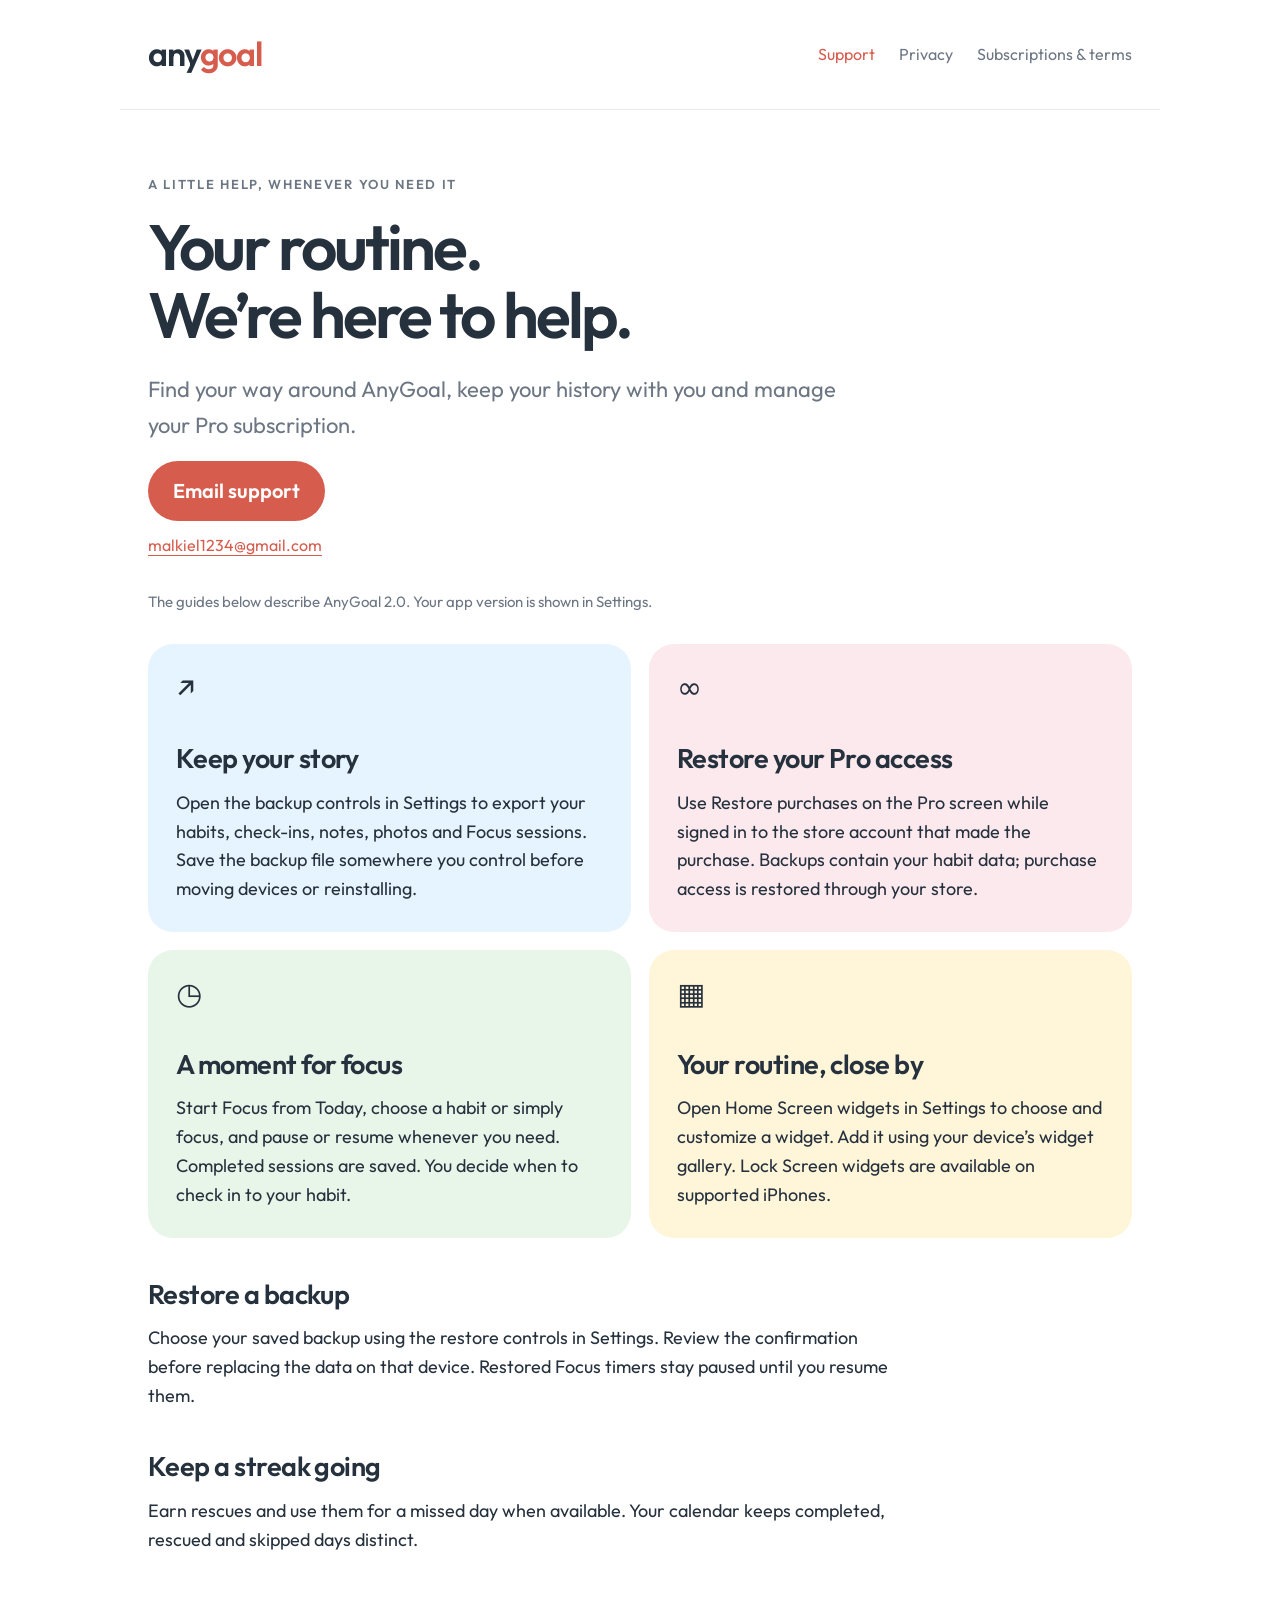
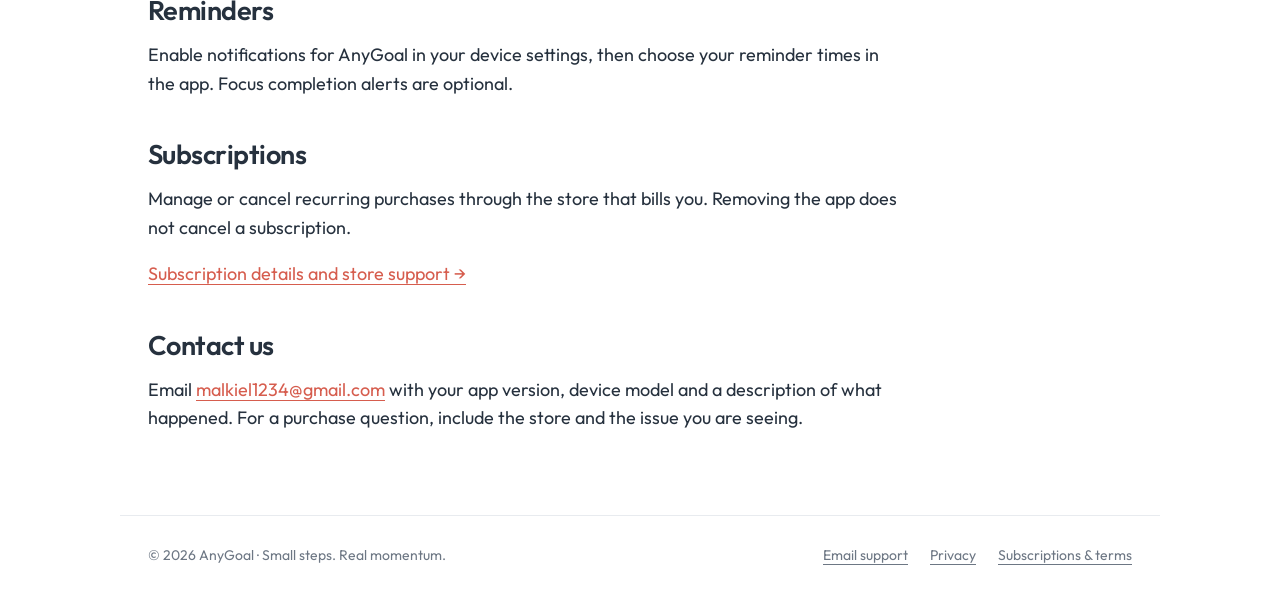
==== index.html @ 2c90b1e6 "Publish AnyGoal support and privacy pages" ====
<!doctype html><html lang="en"><head><meta charset="utf-8"><meta name="viewport" content="width=device-width,initial-scale=1"><meta name="description" content="AnyGoal help for backups, habit history, widgets, Focus Timer and Pro purchases."><meta name="theme-color" content="#d65d4e"><title>Support · AnyGoal</title><link rel="icon" href="./assets/icon.svg" type="image/svg+xml"><link rel="stylesheet" href="./styles.css"></head><body><header><a class="brand" href="./" aria-label="AnyGoal support">any<span>goal</span></a><nav aria-label="Main"><a href="./" aria-current="page">Support</a><a href="./privacy.html">Privacy</a><a href="./terms.html">Subscriptions & terms</a></nav></header><main>
<section class="hero"><div class="eyebrow">A little help, whenever you need it</div><h1>Your routine.<br>We’re here to help.</h1><p class="intro">Find your way around AnyGoal, keep your history with you and manage your Pro subscription.</p><a class="button" href="mailto:malkiel1234@gmail.com?subject=AnyGoal%20support">Email support</a><a class="email" href="mailto:malkiel1234@gmail.com">malkiel1234@gmail.com</a></section>
<p class="note">The guides below describe AnyGoal 2.0. Your app version is shown in Settings.</p>
<div class="grid"><section class="card"><div class="symbol" aria-hidden="true">↗</div><h2>Keep your story</h2><p>Open the backup controls in Settings to export your habits, check-ins, notes, photos and Focus sessions. Save the backup file somewhere you control before moving devices or reinstalling.</p></section><section class="card"><div class="symbol" aria-hidden="true">∞</div><h2>Restore your Pro access</h2><p>Use Restore purchases on the Pro screen while signed in to the store account that made the purchase. Backups contain your habit data; purchase access is restored through your store.</p></section><section class="card"><div class="symbol" aria-hidden="true">◷</div><h2>A moment for focus</h2><p>Start Focus from Today, choose a habit or simply focus, and pause or resume whenever you need. Completed sessions are saved. You decide when to check in to your habit.</p></section><section class="card"><div class="symbol" aria-hidden="true">▦</div><h2>Your routine, close by</h2><p>Open Home Screen widgets in Settings to choose and customize a widget. Add it using your device’s widget gallery. Lock Screen widgets are available on supported iPhones.</p></section></div>
<div class="document"><h2>Restore a backup</h2><p>Choose your saved backup using the restore controls in Settings. Review the confirmation before replacing the data on that device. Restored Focus timers stay paused until you resume them.</p><h2>Keep a streak going</h2><p>Earn rescues and use them for a missed day when available. Your calendar keeps completed, rescued and skipped days distinct.</p><h2>Reminders</h2><p>Enable notifications for AnyGoal in your device settings, then choose your reminder times in the app. Focus completion alerts are optional.</p><h2>Subscriptions</h2><p>Manage or cancel recurring purchases through the store that bills you. Removing the app does not cancel a subscription.</p><p><a href="./terms.html">Subscription details and store support →</a></p><h2>Contact us</h2><p>Email <a href="mailto:malkiel1234@gmail.com">malkiel1234@gmail.com</a> with your app version, device model and a description of what happened. For a purchase question, include the store and the issue you are seeing.</p></div>
</main><footer><p>© 2026 AnyGoal · Small steps. Real momentum.</p><div class="links"><a href="mailto:malkiel1234@gmail.com">Email support</a><a href="./privacy.html">Privacy</a><a href="./terms.html">Subscriptions & terms</a></div></footer></body></html>
---- styles.css ----
@font-face{font-family:Outfit;src:url('/assets/Outfit-Regular.ttf') format('truetype');font-weight:400;font-display:swap}@font-face{font-family:Outfit;src:url('/assets/Outfit-SemiBold.ttf') format('truetype');font-weight:600 900;font-display:swap}
:root{color-scheme:light dark;--ink:#26313e;--muted:#6d7784;--coral:#d65d4e;--paper:#fff;--line:#e8ebef;--sky:#e6f4ff;--rose:#fce9ed;--mint:#e8f5e9;--honey:#fff5d9}
*{box-sizing:border-box}body{margin:0;background:var(--paper);color:var(--ink);font:400 18px/1.6 Outfit,system-ui,sans-serif}a{color:var(--coral);text-underline-offset:4px}a:hover{text-decoration-thickness:2px}a:focus-visible{outline:3px solid var(--coral);outline-offset:5px;border-radius:3px}header,main,footer{max-width:1040px;margin:auto;padding:0 28px}header{display:flex;align-items:center;justify-content:space-between;gap:20px;min-height:110px;border-bottom:1px solid var(--line)}.brand{font-size:34px;font-weight:600;letter-spacing:-1.4px;text-decoration:none;color:var(--ink);white-space:nowrap}.brand span{color:var(--coral)}nav{display:flex;gap:24px;flex-wrap:wrap;font-size:16px}nav a{text-decoration:none;color:var(--muted)}nav a[aria-current=page]{color:var(--coral)}main{padding-top:64px;padding-bottom:64px;min-height:60vh}.eyebrow{font-size:13px;letter-spacing:.13em;text-transform:uppercase;color:var(--muted);font-weight:600}h1{font-size:clamp(38px,6vw,64px);line-height:1.06;letter-spacing:-.045em;max-width:800px;margin:18px 0 24px;font-weight:600}h2{font-size:27px;line-height:1.2;letter-spacing:-.02em;margin:40px 0 14px}h3{font-size:22px;line-height:1.25;margin:12px 0}p{margin:0 0 18px}.intro{font-size:22px;max-width:690px;color:var(--muted)}.hero{padding-bottom:32px}.button{display:inline-flex;align-items:center;justify-content:center;padding:14px 25px;min-height:54px;border-radius:30px;background:var(--coral);color:white;text-decoration:none;font-size:20px;font-weight:600;transition:transform .15s}.button:hover{transform:translateY(-1px)}.email{display:block;font-size:16px;margin:12px 0 0}.grid{display:grid;grid-template-columns:1fr 1fr;gap:18px;margin:30px 0}.card{border-radius:25px;padding:28px;background:var(--sky)}.card:nth-child(2){background:var(--rose)}.card:nth-child(3){background:var(--mint)}.card:nth-child(4){background:var(--honey)}.card p{margin-bottom:0}.symbol{font-size:30px;line-height:1}.note{color:var(--muted);font-size:15px}.document{max-width:800px;margin-right:auto}.document p,.document li{max-width:760px}.document ul{padding-left:24px}.document li{margin:8px 0}.links{display:flex;gap:22px;flex-wrap:wrap}footer{border-top:1px solid var(--line);padding-top:28px;padding-bottom:34px;color:var(--muted);font-size:14px;display:flex;justify-content:space-between;gap:20px;flex-wrap:wrap}footer p{margin:0}footer a{color:var(--muted)}.meta{color:var(--muted);font-size:15px}.callout{background:var(--honey);border-radius:20px;padding:22px 25px;margin:30px 0}.callout p:last-child{margin:0}
@media(max-width:620px){header{align-items:flex-start;padding-top:22px;padding-bottom:22px;flex-direction:column;gap:8px}nav{gap:20px}main{padding-top:40px}.grid{grid-template-columns:1fr}.card{padding:24px}h1{font-size:42px}.intro{font-size:20px}}
@media(prefers-color-scheme:dark){:root{--paper:#171b23;--ink:#f3f3f6;--muted:#b1b8c3;--coral:#ef9385;--line:#343b48;--sky:#243846;--rose:#412b35;--mint:#293e34;--honey:#443c27}.button{background:#d65d4e;color:#fff}}
@media(prefers-reduced-motion:reduce){*{transition:none!important;scroll-behavior:auto!important}}
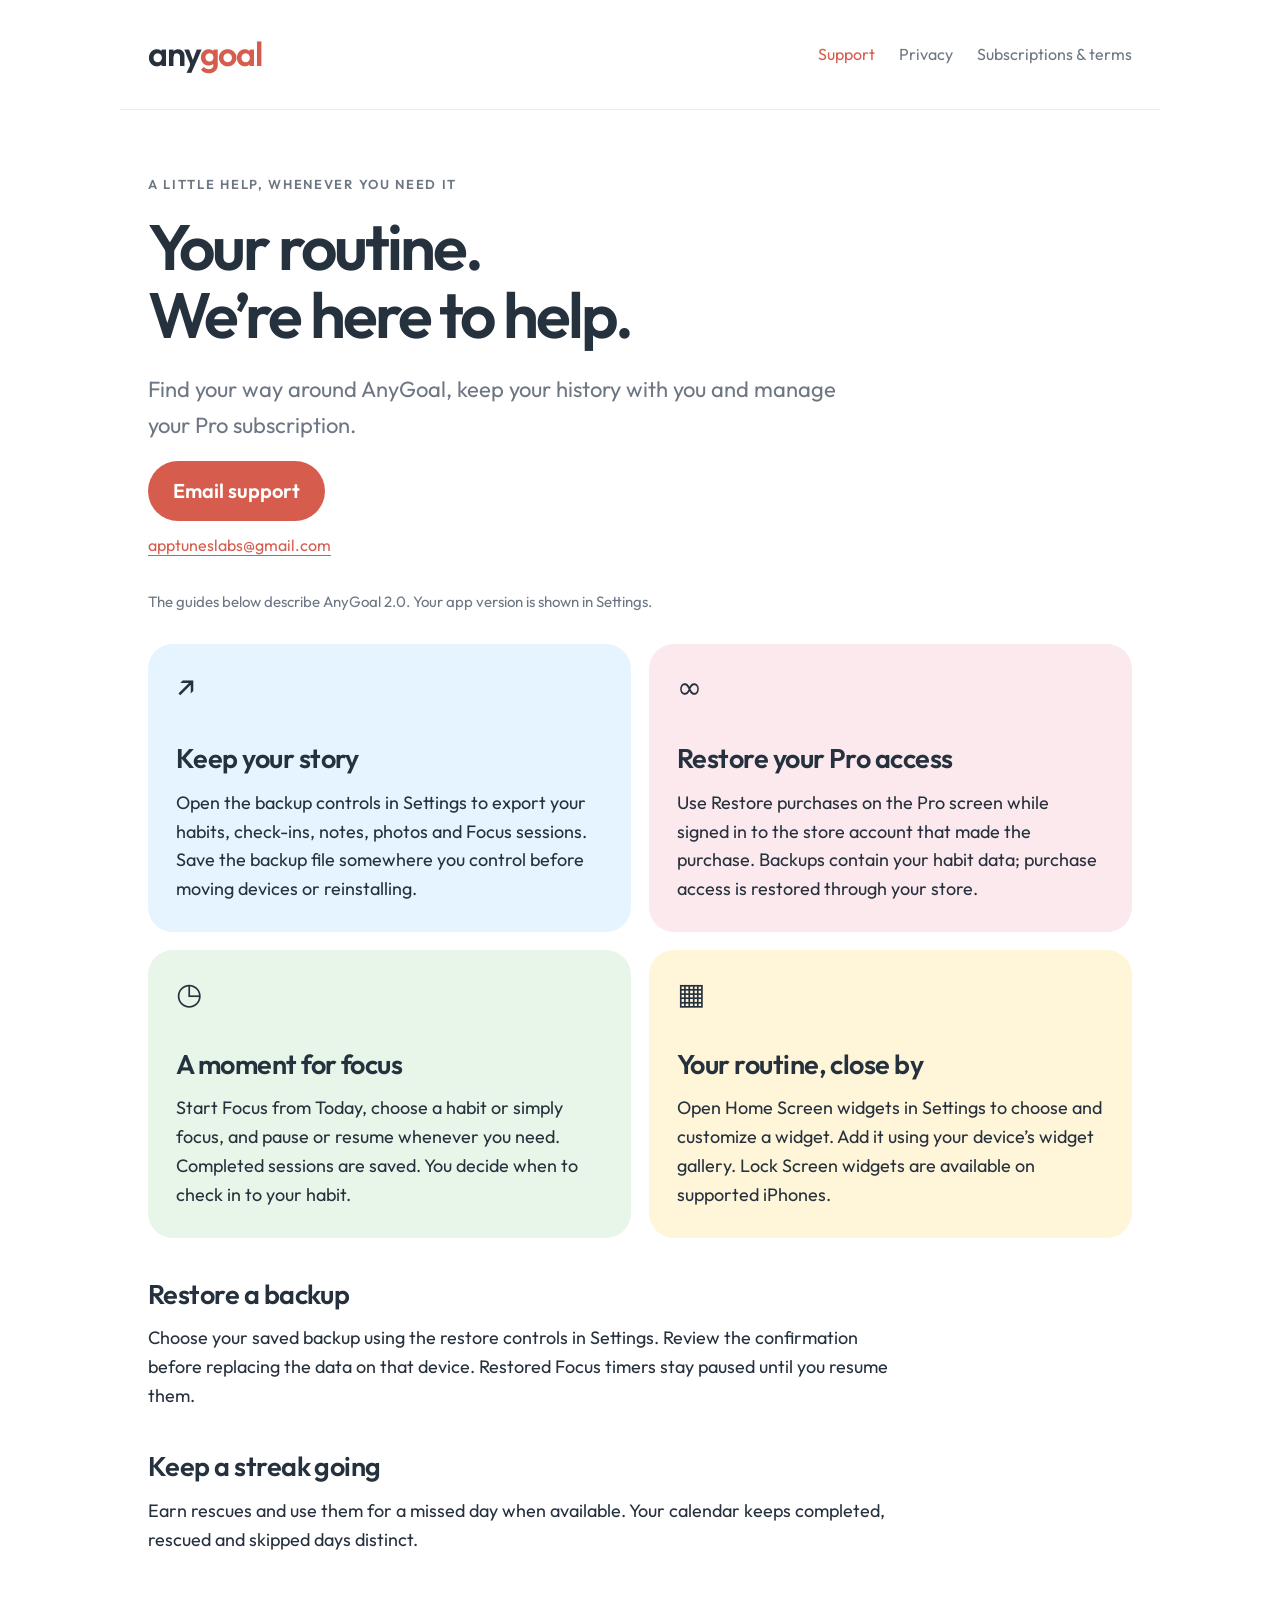
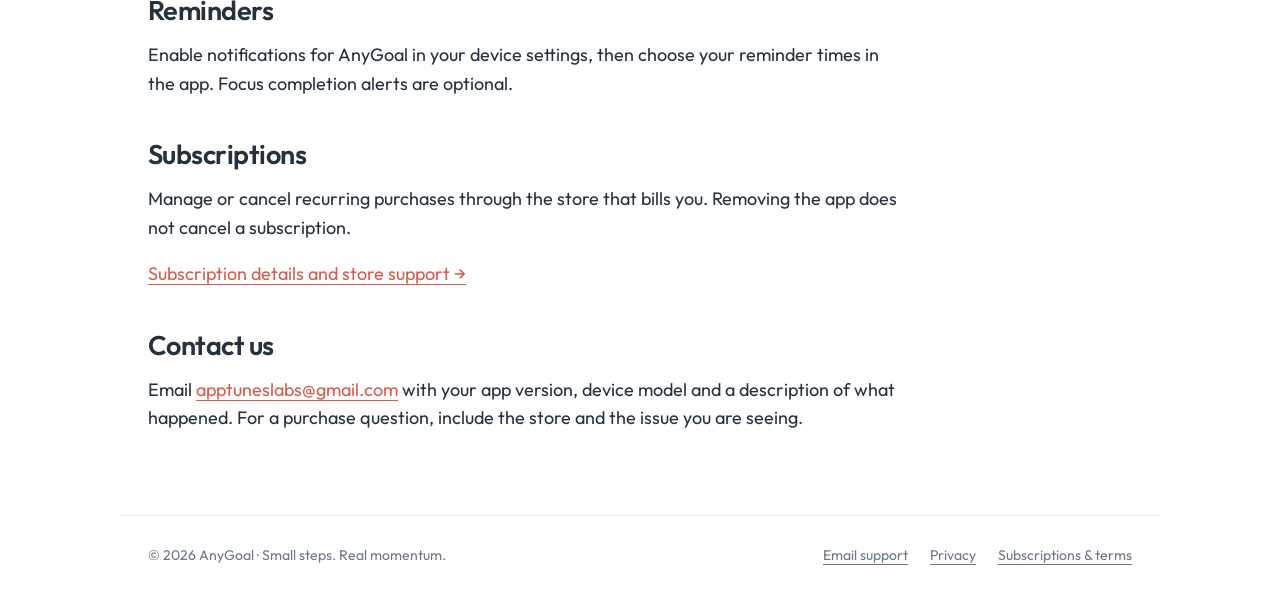
==== commit 1669264a: "Update support and privacy contact email" ====
--- a/index.html
+++ b/index.html
@@ -1,6 +1,6 @@
 <!doctype html><html lang="en"><head><meta charset="utf-8"><meta name="viewport" content="width=device-width,initial-scale=1"><meta name="description" content="AnyGoal help for backups, habit history, widgets, Focus Timer and Pro purchases."><meta name="theme-color" content="#d65d4e"><title>Support · AnyGoal</title><link rel="icon" href="./assets/icon.svg" type="image/svg+xml"><link rel="stylesheet" href="./styles.css"></head><body><header><a class="brand" href="./" aria-label="AnyGoal support">any<span>goal</span></a><nav aria-label="Main"><a href="./" aria-current="page">Support</a><a href="./privacy.html">Privacy</a><a href="./terms.html">Subscriptions & terms</a></nav></header><main>
-<section class="hero"><div class="eyebrow">A little help, whenever you need it</div><h1>Your routine.<br>We’re here to help.</h1><p class="intro">Find your way around AnyGoal, keep your history with you and manage your Pro subscription.</p><a class="button" href="mailto:malkiel1234@gmail.com?subject=AnyGoal%20support">Email support</a><a class="email" href="mailto:malkiel1234@gmail.com">malkiel1234@gmail.com</a></section>
+<section class="hero"><div class="eyebrow">A little help, whenever you need it</div><h1>Your routine.<br>We’re here to help.</h1><p class="intro">Find your way around AnyGoal, keep your history with you and manage your Pro subscription.</p><a class="button" href="mailto:apptuneslabs@gmail.com?subject=AnyGoal%20support">Email support</a><a class="email" href="mailto:apptuneslabs@gmail.com">apptuneslabs@gmail.com</a></section>
 <p class="note">The guides below describe AnyGoal 2.0. Your app version is shown in Settings.</p>
 <div class="grid"><section class="card"><div class="symbol" aria-hidden="true">↗</div><h2>Keep your story</h2><p>Open the backup controls in Settings to export your habits, check-ins, notes, photos and Focus sessions. Save the backup file somewhere you control before moving devices or reinstalling.</p></section><section class="card"><div class="symbol" aria-hidden="true">∞</div><h2>Restore your Pro access</h2><p>Use Restore purchases on the Pro screen while signed in to the store account that made the purchase. Backups contain your habit data; purchase access is restored through your store.</p></section><section class="card"><div class="symbol" aria-hidden="true">◷</div><h2>A moment for focus</h2><p>Start Focus from Today, choose a habit or simply focus, and pause or resume whenever you need. Completed sessions are saved. You decide when to check in to your habit.</p></section><section class="card"><div class="symbol" aria-hidden="true">▦</div><h2>Your routine, close by</h2><p>Open Home Screen widgets in Settings to choose and customize a widget. Add it using your device’s widget gallery. Lock Screen widgets are available on supported iPhones.</p></section></div>
-<div class="document"><h2>Restore a backup</h2><p>Choose your saved backup using the restore controls in Settings. Review the confirmation before replacing the data on that device. Restored Focus timers stay paused until you resume them.</p><h2>Keep a streak going</h2><p>Earn rescues and use them for a missed day when available. Your calendar keeps completed, rescued and skipped days distinct.</p><h2>Reminders</h2><p>Enable notifications for AnyGoal in your device settings, then choose your reminder times in the app. Focus completion alerts are optional.</p><h2>Subscriptions</h2><p>Manage or cancel recurring purchases through the store that bills you. Removing the app does not cancel a subscription.</p><p><a href="./terms.html">Subscription details and store support →</a></p><h2>Contact us</h2><p>Email <a href="mailto:malkiel1234@gmail.com">malkiel1234@gmail.com</a> with your app version, device model and a description of what happened. For a purchase question, include the store and the issue you are seeing.</p></div>
-</main><footer><p>© 2026 AnyGoal · Small steps. Real momentum.</p><div class="links"><a href="mailto:malkiel1234@gmail.com">Email support</a><a href="./privacy.html">Privacy</a><a href="./terms.html">Subscriptions & terms</a></div></footer></body></html>+<div class="document"><h2>Restore a backup</h2><p>Choose your saved backup using the restore controls in Settings. Review the confirmation before replacing the data on that device. Restored Focus timers stay paused until you resume them.</p><h2>Keep a streak going</h2><p>Earn rescues and use them for a missed day when available. Your calendar keeps completed, rescued and skipped days distinct.</p><h2>Reminders</h2><p>Enable notifications for AnyGoal in your device settings, then choose your reminder times in the app. Focus completion alerts are optional.</p><h2>Subscriptions</h2><p>Manage or cancel recurring purchases through the store that bills you. Removing the app does not cancel a subscription.</p><p><a href="./terms.html">Subscription details and store support →</a></p><h2>Contact us</h2><p>Email <a href="mailto:apptuneslabs@gmail.com">apptuneslabs@gmail.com</a> with your app version, device model and a description of what happened. For a purchase question, include the store and the issue you are seeing.</p></div>
+</main><footer><p>© 2026 AnyGoal · Small steps. Real momentum.</p><div class="links"><a href="mailto:apptuneslabs@gmail.com">Email support</a><a href="./privacy.html">Privacy</a><a href="./terms.html">Subscriptions & terms</a></div></footer></body></html>
--- a/styles.css
+++ b/styles.css
@@ -1,4 +1,4 @@
-@font-face{font-family:Outfit;src:url('/assets/Outfit-Regular.ttf') format('truetype');font-weight:400;font-display:swap}@font-face{font-family:Outfit;src:url('/assets/Outfit-SemiBold.ttf') format('truetype');font-weight:600 900;font-display:swap}
+@font-face{font-family:Outfit;src:url('./assets/Outfit-Regular.ttf') format('truetype');font-weight:400;font-display:swap}@font-face{font-family:Outfit;src:url('./assets/Outfit-SemiBold.ttf') format('truetype');font-weight:600 900;font-display:swap}
 :root{color-scheme:light dark;--ink:#26313e;--muted:#6d7784;--coral:#d65d4e;--paper:#fff;--line:#e8ebef;--sky:#e6f4ff;--rose:#fce9ed;--mint:#e8f5e9;--honey:#fff5d9}
 *{box-sizing:border-box}body{margin:0;background:var(--paper);color:var(--ink);font:400 18px/1.6 Outfit,system-ui,sans-serif}a{color:var(--coral);text-underline-offset:4px}a:hover{text-decoration-thickness:2px}a:focus-visible{outline:3px solid var(--coral);outline-offset:5px;border-radius:3px}header,main,footer{max-width:1040px;margin:auto;padding:0 28px}header{display:flex;align-items:center;justify-content:space-between;gap:20px;min-height:110px;border-bottom:1px solid var(--line)}.brand{font-size:34px;font-weight:600;letter-spacing:-1.4px;text-decoration:none;color:var(--ink);white-space:nowrap}.brand span{color:var(--coral)}nav{display:flex;gap:24px;flex-wrap:wrap;font-size:16px}nav a{text-decoration:none;color:var(--muted)}nav a[aria-current=page]{color:var(--coral)}main{padding-top:64px;padding-bottom:64px;min-height:60vh}.eyebrow{font-size:13px;letter-spacing:.13em;text-transform:uppercase;color:var(--muted);font-weight:600}h1{font-size:clamp(38px,6vw,64px);line-height:1.06;letter-spacing:-.045em;max-width:800px;margin:18px 0 24px;font-weight:600}h2{font-size:27px;line-height:1.2;letter-spacing:-.02em;margin:40px 0 14px}h3{font-size:22px;line-height:1.25;margin:12px 0}p{margin:0 0 18px}.intro{font-size:22px;max-width:690px;color:var(--muted)}.hero{padding-bottom:32px}.button{display:inline-flex;align-items:center;justify-content:center;padding:14px 25px;min-height:54px;border-radius:30px;background:var(--coral);color:white;text-decoration:none;font-size:20px;font-weight:600;transition:transform .15s}.button:hover{transform:translateY(-1px)}.email{display:block;font-size:16px;margin:12px 0 0}.grid{display:grid;grid-template-columns:1fr 1fr;gap:18px;margin:30px 0}.card{border-radius:25px;padding:28px;background:var(--sky)}.card:nth-child(2){background:var(--rose)}.card:nth-child(3){background:var(--mint)}.card:nth-child(4){background:var(--honey)}.card p{margin-bottom:0}.symbol{font-size:30px;line-height:1}.note{color:var(--muted);font-size:15px}.document{max-width:800px;margin-right:auto}.document p,.document li{max-width:760px}.document ul{padding-left:24px}.document li{margin:8px 0}.links{display:flex;gap:22px;flex-wrap:wrap}footer{border-top:1px solid var(--line);padding-top:28px;padding-bottom:34px;color:var(--muted);font-size:14px;display:flex;justify-content:space-between;gap:20px;flex-wrap:wrap}footer p{margin:0}footer a{color:var(--muted)}.meta{color:var(--muted);font-size:15px}.callout{background:var(--honey);border-radius:20px;padding:22px 25px;margin:30px 0}.callout p:last-child{margin:0}
 @media(max-width:620px){header{align-items:flex-start;padding-top:22px;padding-bottom:22px;flex-direction:column;gap:8px}nav{gap:20px}main{padding-top:40px}.grid{grid-template-columns:1fr}.card{padding:24px}h1{font-size:42px}.intro{font-size:20px}}
